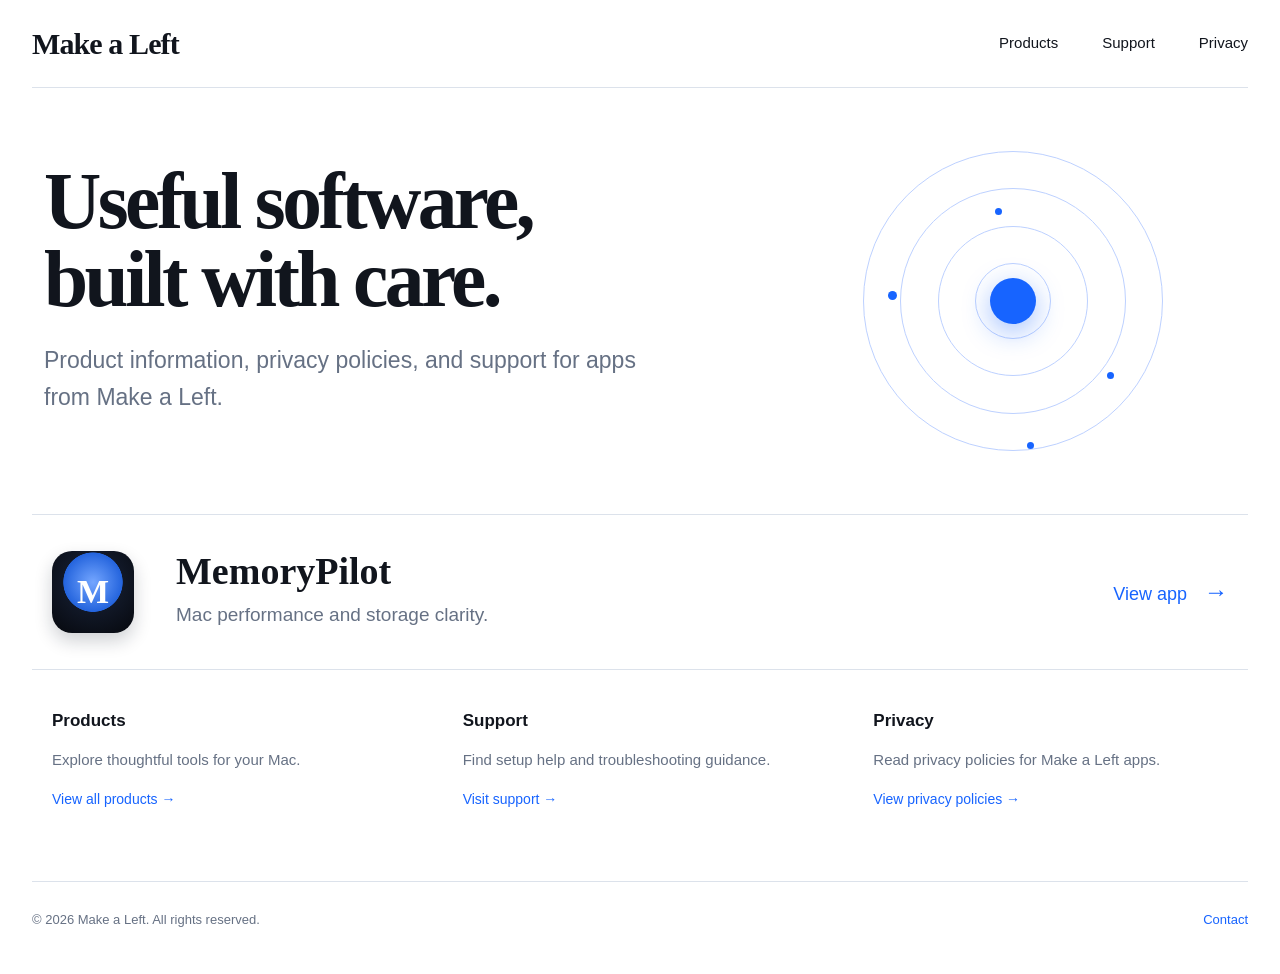
==== index.html @ a089f81b "Launch Make a Left app support site" ====
<!doctype html>
<html lang="en">
<head><meta charset="utf-8"><meta name="viewport" content="width=device-width, initial-scale=1"><title>Make a Left Apps</title><meta name="description" content="Product information, privacy policies, and support for apps from Make a Left."><link rel="stylesheet" href="/styles.css"></head>
<body><main class="shell">
  <nav class="nav"><a class="brand" href="/">Make a Left</a><div><a href="#products">Products</a><a href="/memorypilot/support/">Support</a><a href="/memorypilot/privacy/">Privacy</a></div></nav>
  <header class="hero"><div><h1>Useful software,<br>built with care.</h1><p class="lede">Product information, privacy policies, and support for apps from Make a Left.</p></div><div class="orbit" aria-hidden="true"><i></i><i></i><i></i><i></i><b></b><span></span></div></header>
  <section id="products" class="product-row"><div class="app-icon">M</div><div><h2>MemoryPilot</h2><p>Mac performance and storage clarity.</p></div><a class="view" href="/memorypilot/">View app <span>→</span></a></section>
  <section class="link-rail"><article><h3>Products</h3><p>Explore thoughtful tools for your Mac.</p><a href="#products">View all products →</a></article><article><h3>Support</h3><p>Find setup help and troubleshooting guidance.</p><a href="/memorypilot/support/">Visit support →</a></article><article><h3>Privacy</h3><p>Read privacy policies for Make a Left apps.</p><a href="/memorypilot/privacy/">View privacy policies →</a></article></section>
  <footer>© 2026 Make a Left. All rights reserved.<a href="mailto:jasonneo99+memorypilot@gmail.com">Contact</a></footer>
</main></body></html>
---- styles.css ----
:root{--bg:#fff;--text:#11151d;--muted:#667184;--line:#dce2eb;--blue:#1764ff}*{box-sizing:border-box}html{scroll-behavior:smooth}body{margin:0;background:var(--bg);color:var(--text);font:17px/1.5 -apple-system,BlinkMacSystemFont,"SF Pro Text",sans-serif}a{color:inherit}.shell{width:min(1260px,calc(100% - 64px));margin:auto}.nav{height:88px;display:flex;align-items:center;justify-content:space-between;border-bottom:1px solid var(--line)}.nav a{text-decoration:none}.nav>div{display:flex;gap:44px;font-size:15px}.brand{font:700 30px/1 Georgia,serif;letter-spacing:-.03em}.hero{min-height:420px;display:grid;grid-template-columns:1.25fr .75fr;align-items:center;border-bottom:1px solid var(--line);padding:48px 12px}.hero h1,.document h1{margin:0;font:700 clamp(54px,6.2vw,88px)/.98 Georgia,serif;letter-spacing:-.045em}.lede{max-width:610px;color:var(--muted);font-size:23px;line-height:1.6}.orbit{position:relative;width:330px;height:330px;justify-self:center}.orbit i{position:absolute;inset:var(--n);border:1px solid #bdd1ff;border-radius:50%}.orbit i:nth-child(1){--n:15px}.orbit i:nth-child(2){--n:52px}.orbit i:nth-child(3){--n:90px}.orbit i:nth-child(4){--n:127px}.orbit b{position:absolute;inset:142px;border-radius:50%;background:var(--blue);box-shadow:0 8px 28px #1764ff66}.orbit span{position:absolute;width:9px;height:9px;border-radius:50%;background:var(--blue);left:40px;top:155px;box-shadow:106px -84px 0 -1px #1764ff,218px 80px 0 -1px #1764ff,138px 150px 0 -1px #1764ff}.product-row{display:grid;grid-template-columns:96px 1fr auto;gap:28px;align-items:center;padding:34px 20px;border-bottom:1px solid var(--line)}.app-icon{display:grid;width:82px;height:82px;place-items:center;border-radius:20px;background:radial-gradient(circle at 50% 38%,#74a6ff,#2464dd 45%,#111827 46%,#06080d);color:white;font:bold 34px Georgia,serif;box-shadow:0 8px 18px #11182733}.product-row h2{margin:0;font:700 38px/1.2 Georgia,serif}.product-row p{margin:6px 0;color:var(--muted);font-size:19px}.view,.link-rail a{color:var(--blue);text-decoration:none}.view{font-size:18px}.view span{padding-left:12px;font-size:24px}.link-rail{display:grid;grid-template-columns:repeat(3,1fr);gap:56px;padding:38px 20px;border-bottom:1px solid var(--line)}.link-rail article{min-height:135px}.link-rail h3{margin:0;font-size:17px}.link-rail p{color:var(--muted);font-size:15px}.link-rail a{font-size:14px}footer{display:flex;justify-content:space-between;padding:28px 0 44px;color:var(--muted);font-size:13px}footer a{color:var(--blue);text-decoration:none}.document{max-width:760px;padding-top:72px}.document .back{display:inline-block;margin-bottom:30px;color:var(--blue);text-decoration:none}.document h1{font-size:clamp(46px,7vw,68px)}.document h2{margin-top:2em;font-size:22px}.document p,.document li{color:var(--muted)}.document .eyebrow{color:var(--blue);font-size:12px;font-weight:800;letter-spacing:.15em}.document .card-grid{display:grid;grid-template-columns:1fr 1fr;gap:16px;margin-top:38px}.document .card{display:grid;grid-template-columns:52px 1fr auto;gap:14px;align-items:center;border:1px solid var(--line);padding:18px;border-radius:16px;text-decoration:none}.document .card strong,.document .card small{display:block}.document .card small{color:var(--muted)}.document .icon{display:grid;width:52px;height:52px;place-items:center;background:#eaf1ff;color:var(--blue);border-radius:13px;font-weight:800}.document .arrow{color:var(--blue)}@media(max-width:760px){.shell{width:min(100% - 32px,1260px)}.nav>div{gap:18px}.hero{grid-template-columns:1fr;min-height:auto;padding:70px 0}.orbit{width:230px;height:230px;margin-top:36px}.orbit i:nth-child(4){display:none}.orbit b{inset:92px}.orbit span{left:28px;top:105px}.product-row{grid-template-columns:70px 1fr}.app-icon{width:62px;height:62px}.view{grid-column:2}.link-rail{grid-template-columns:1fr;gap:10px}.document .card-grid{grid-template-columns:1fr}}
body{overflow-x:hidden}
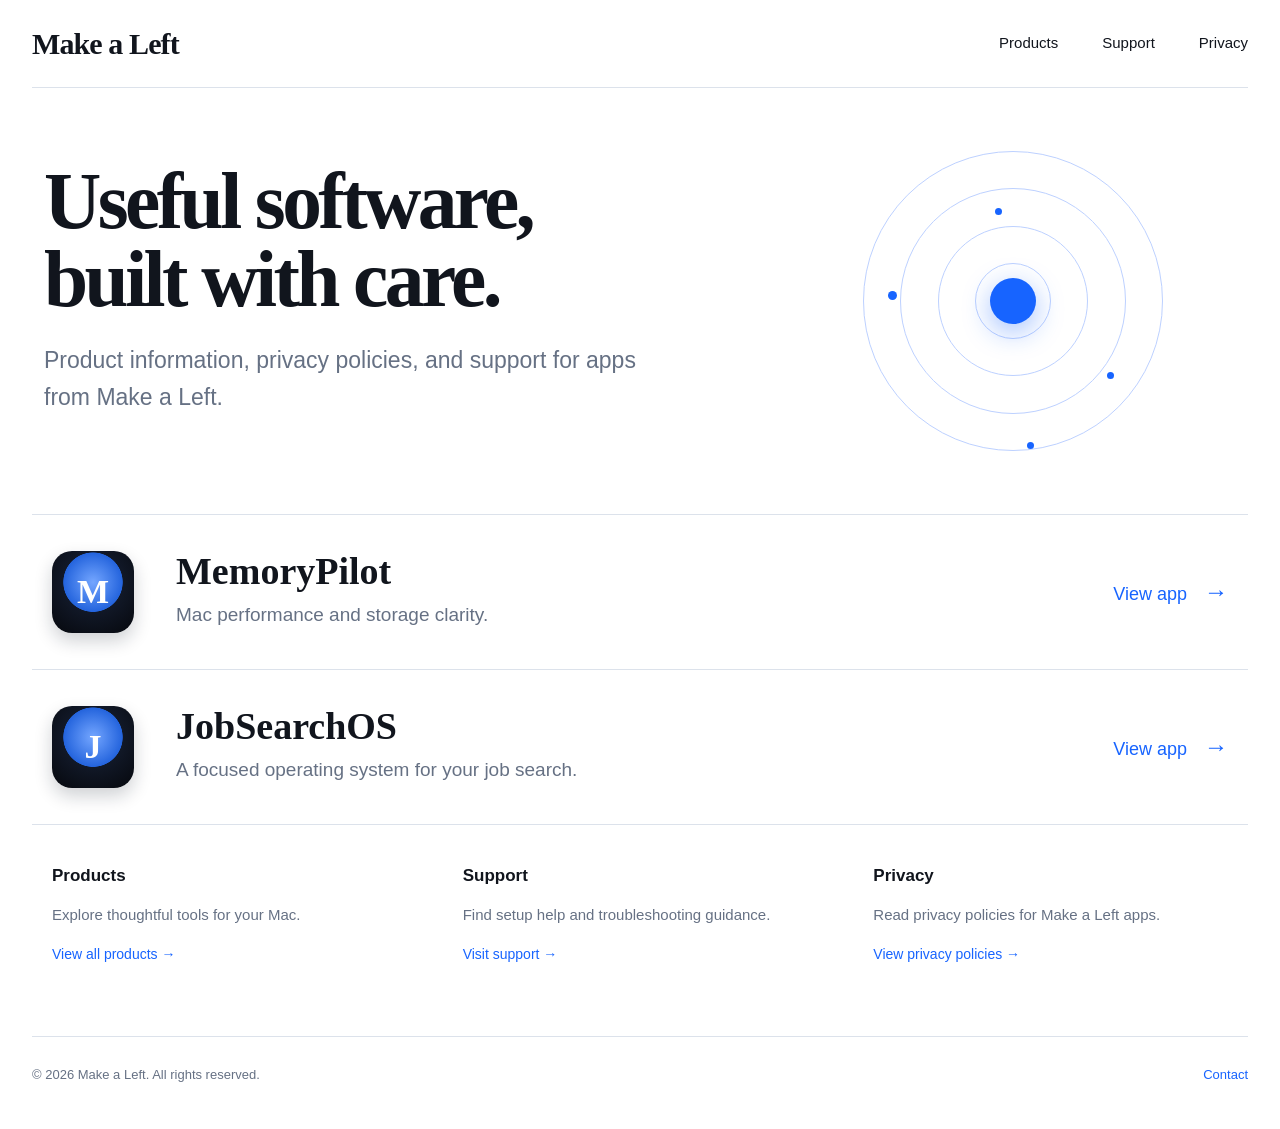
==== commit def7c67f: "Add JobSearchOS support and privacy pages" ====
--- a/index.html
+++ b/index.html
@@ -5,6 +5,7 @@
   <nav class="nav"><a class="brand" href="/">Make a Left</a><div><a href="#products">Products</a><a href="/memorypilot/support/">Support</a><a href="/memorypilot/privacy/">Privacy</a></div></nav>
   <header class="hero"><div><h1>Useful software,<br>built with care.</h1><p class="lede">Product information, privacy policies, and support for apps from Make a Left.</p></div><div class="orbit" aria-hidden="true"><i></i><i></i><i></i><i></i><b></b><span></span></div></header>
   <section id="products" class="product-row"><div class="app-icon">M</div><div><h2>MemoryPilot</h2><p>Mac performance and storage clarity.</p></div><a class="view" href="/memorypilot/">View app <span>→</span></a></section>
+  <section class="product-row"><div class="app-icon">J</div><div><h2>JobSearchOS</h2><p>A focused operating system for your job search.</p></div><a class="view" href="/jobsearchos/">View app <span>→</span></a></section>
   <section class="link-rail"><article><h3>Products</h3><p>Explore thoughtful tools for your Mac.</p><a href="#products">View all products →</a></article><article><h3>Support</h3><p>Find setup help and troubleshooting guidance.</p><a href="/memorypilot/support/">Visit support →</a></article><article><h3>Privacy</h3><p>Read privacy policies for Make a Left apps.</p><a href="/memorypilot/privacy/">View privacy policies →</a></article></section>
   <footer>© 2026 Make a Left. All rights reserved.<a href="mailto:jasonneo99+memorypilot@gmail.com">Contact</a></footer>
 </main></body></html>
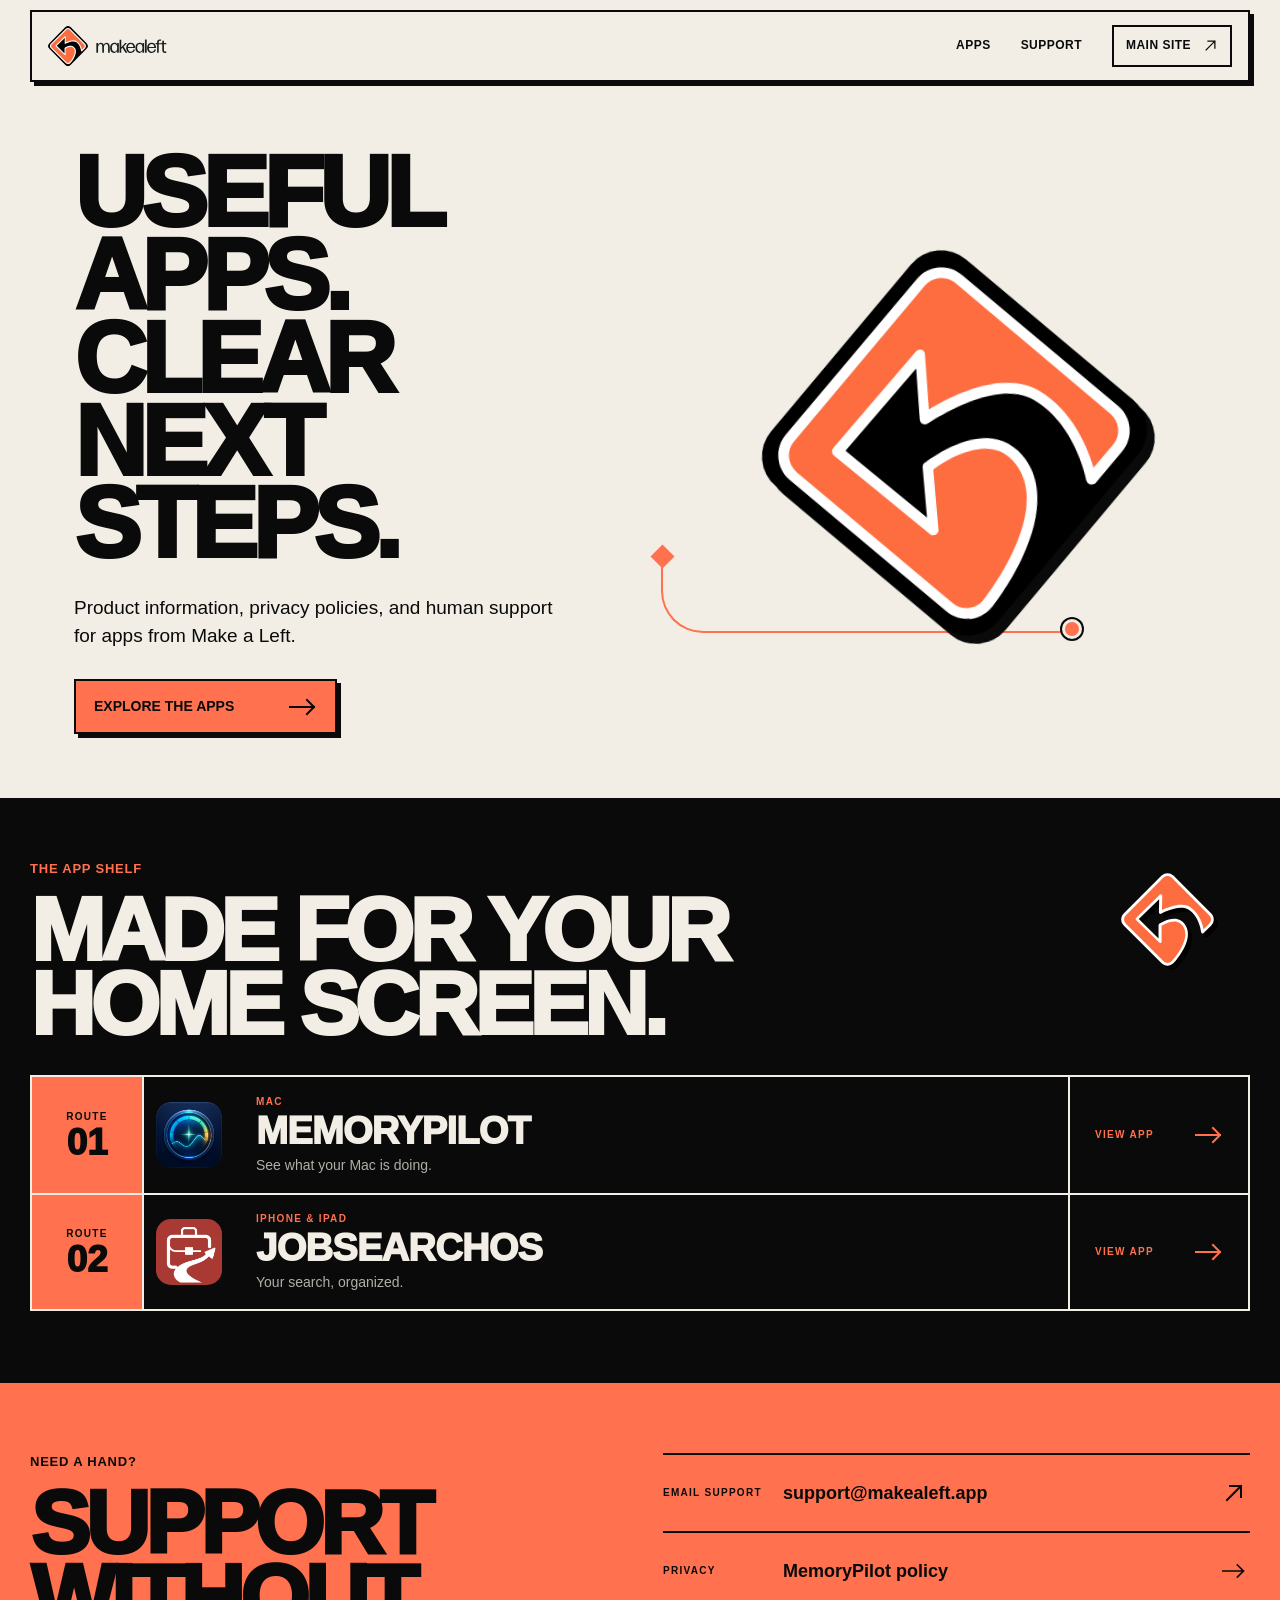
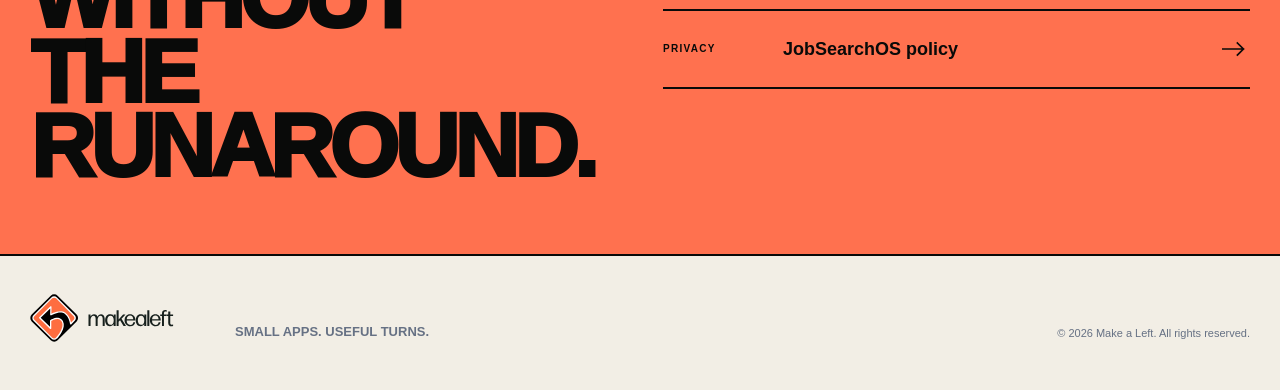
==== commit d9bc9ed9: "Brand the apps landing page" ====
--- a/index.html
+++ b/index.html
@@ -1,11 +1,74 @@
 <!doctype html>
 <html lang="en">
-<head><meta charset="utf-8"><meta name="viewport" content="width=device-width, initial-scale=1"><title>Make a Left Apps</title><meta name="description" content="Product information, privacy policies, and support for apps from Make a Left."><link rel="stylesheet" href="/styles.css"></head>
-<body><main class="shell">
-  <nav class="nav"><a class="brand" href="/">Make a Left</a><div><a href="#products">Products</a><a href="/memorypilot/support/">Support</a><a href="/memorypilot/privacy/">Privacy</a></div></nav>
-  <header class="hero"><div><h1>Useful software,<br>built with care.</h1><p class="lede">Product information, privacy policies, and support for apps from Make a Left.</p></div><div class="orbit" aria-hidden="true"><i></i><i></i><i></i><i></i><b></b><span></span></div></header>
-  <section id="products" class="product-row"><div class="app-icon">M</div><div><h2>MemoryPilot</h2><p>Mac performance and storage clarity.</p></div><a class="view" href="/memorypilot/">View app <span>→</span></a></section>
-  <section class="product-row"><div class="app-icon">J</div><div><h2>JobSearchOS</h2><p>A focused operating system for your job search.</p></div><a class="view" href="/jobsearchos/">View app <span>→</span></a></section>
-  <section class="link-rail"><article><h3>Products</h3><p>Explore thoughtful tools for your Mac.</p><a href="#products">View all products →</a></article><article><h3>Support</h3><p>Find setup help and troubleshooting guidance.</p><a href="/memorypilot/support/">Visit support →</a></article><article><h3>Privacy</h3><p>Read privacy policies for Make a Left apps.</p><a href="/memorypilot/privacy/">View privacy policies →</a></article></section>
-  <footer>© 2026 Make a Left. All rights reserved.<a href="mailto:jasonneo99+memorypilot@gmail.com">Contact</a></footer>
-</main></body></html>
+<head>
+  <meta charset="utf-8">
+  <meta name="viewport" content="width=device-width, initial-scale=1">
+  <title>Make a Left Apps</title>
+  <meta name="description" content="Product information, privacy policies, and support for apps from Make a Left.">
+  <link rel="stylesheet" href="/styles.css">
+</head>
+<body class="apps-landing">
+  <main>
+    <div class="apps-frame">
+      <nav class="apps-nav" aria-label="Primary navigation">
+        <a class="apps-lockup" href="https://makealeft.app/" aria-label="Make a Left home"><img src="/brand/makealeft-lockup.svg" alt="Make a Left"></a>
+        <div>
+          <a href="#products">Apps</a>
+          <a href="mailto:support@makealeft.app">Support</a>
+          <a class="apps-nav-cta" href="https://makealeft.app/">Main site <svg viewBox="0 0 24 24" aria-hidden="true"><path d="M5 19 19 5M8 5h11v11"/></svg></a>
+        </div>
+      </nav>
+
+      <header class="apps-hero">
+        <div class="apps-hero-copy">
+          <h1>Useful apps.<br>Clear next steps.</h1>
+          <p>Product information, privacy policies, and human support for apps from Make a Left.</p>
+          <a class="apps-primary" href="#products">Explore the apps <svg viewBox="0 0 28 18" aria-hidden="true"><path d="M1 9h24M18 2l7 7-7 7"/></svg></a>
+        </div>
+        <div class="apps-hero-art" aria-hidden="true">
+          <img src="/brand/makealeft-mark.svg" alt="">
+          <span></span>
+        </div>
+      </header>
+    </div>
+
+    <section class="apps-shelf" id="products">
+      <div class="apps-frame">
+        <div class="apps-section-head">
+          <div><p>The app shelf</p><h2>Made for your<br>home screen.</h2></div>
+          <img src="/brand/makealeft-mark-reversed-white-outline.svg" alt="" aria-hidden="true">
+        </div>
+        <div class="apps-routes">
+          <a class="apps-route" href="/memorypilot/">
+            <div class="apps-route-number"><span>Route</span><strong>01</strong></div>
+            <img class="apps-route-icon" src="/memorypilot/assets/app-icon.png" alt="MemoryPilot app icon">
+            <div class="apps-route-copy"><span>Mac</span><strong>MemoryPilot</strong><small>See what your Mac is doing.</small></div>
+            <div class="apps-route-action"><span>View app</span><svg viewBox="0 0 28 18" aria-hidden="true"><path d="M1 9h24M18 2l7 7-7 7"/></svg></div>
+          </a>
+          <a class="apps-route" href="/jobsearchos/">
+            <div class="apps-route-number"><span>Route</span><strong>02</strong></div>
+            <img class="apps-route-icon" src="/jobsearchos/assets/app-icon.png" alt="JobSearchOS app icon">
+            <div class="apps-route-copy"><span>iPhone &amp; iPad</span><strong>JobSearchOS</strong><small>Your search, organized.</small></div>
+            <div class="apps-route-action"><span>View app</span><svg viewBox="0 0 28 18" aria-hidden="true"><path d="M1 9h24M18 2l7 7-7 7"/></svg></div>
+          </a>
+        </div>
+      </div>
+    </section>
+
+    <section class="apps-help">
+      <div class="apps-frame apps-help-grid">
+        <div><p>Need a hand?</p><h2>Support without<br>the runaround.</h2></div>
+        <div class="apps-help-links">
+          <a href="mailto:support@makealeft.app"><span>Email support</span><strong>support@makealeft.app</strong><svg viewBox="0 0 24 24" aria-hidden="true"><path d="M5 19 19 5M8 5h11v11"/></svg></a>
+          <a href="/memorypilot/privacy/"><span>Privacy</span><strong>MemoryPilot policy</strong><svg viewBox="0 0 28 18" aria-hidden="true"><path d="M1 9h24M18 2l7 7-7 7"/></svg></a>
+          <a href="/jobsearchos/privacy/"><span>Privacy</span><strong>JobSearchOS policy</strong><svg viewBox="0 0 28 18" aria-hidden="true"><path d="M1 9h24M18 2l7 7-7 7"/></svg></a>
+        </div>
+      </div>
+    </section>
+
+    <footer class="apps-footer">
+      <div class="apps-frame"><img src="/brand/makealeft-lockup.svg" alt="Make a Left"><p>Small apps. Useful turns.</p><small>© 2026 Make a Left. All rights reserved.</small></div>
+    </footer>
+  </main>
+</body>
+</html>
--- a/styles.css
+++ b/styles.css
@@ -1,2 +1,160 @@
 :root{--bg:#fff;--text:#11151d;--muted:#667184;--line:#dce2eb;--blue:#1764ff}*{box-sizing:border-box}html{scroll-behavior:smooth}body{margin:0;background:var(--bg);color:var(--text);font:17px/1.5 -apple-system,BlinkMacSystemFont,"SF Pro Text",sans-serif}a{color:inherit}.shell{width:min(1260px,calc(100% - 64px));margin:auto}.nav{height:88px;display:flex;align-items:center;justify-content:space-between;border-bottom:1px solid var(--line)}.nav a{text-decoration:none}.nav>div{display:flex;gap:44px;font-size:15px}.brand{font:700 30px/1 Georgia,serif;letter-spacing:-.03em}.hero{min-height:420px;display:grid;grid-template-columns:1.25fr .75fr;align-items:center;border-bottom:1px solid var(--line);padding:48px 12px}.hero h1,.document h1{margin:0;font:700 clamp(54px,6.2vw,88px)/.98 Georgia,serif;letter-spacing:-.045em}.lede{max-width:610px;color:var(--muted);font-size:23px;line-height:1.6}.orbit{position:relative;width:330px;height:330px;justify-self:center}.orbit i{position:absolute;inset:var(--n);border:1px solid #bdd1ff;border-radius:50%}.orbit i:nth-child(1){--n:15px}.orbit i:nth-child(2){--n:52px}.orbit i:nth-child(3){--n:90px}.orbit i:nth-child(4){--n:127px}.orbit b{position:absolute;inset:142px;border-radius:50%;background:var(--blue);box-shadow:0 8px 28px #1764ff66}.orbit span{position:absolute;width:9px;height:9px;border-radius:50%;background:var(--blue);left:40px;top:155px;box-shadow:106px -84px 0 -1px #1764ff,218px 80px 0 -1px #1764ff,138px 150px 0 -1px #1764ff}.product-row{display:grid;grid-template-columns:96px 1fr auto;gap:28px;align-items:center;padding:34px 20px;border-bottom:1px solid var(--line)}.app-icon{display:grid;width:82px;height:82px;place-items:center;border-radius:20px;background:radial-gradient(circle at 50% 38%,#74a6ff,#2464dd 45%,#111827 46%,#06080d);color:white;font:bold 34px Georgia,serif;box-shadow:0 8px 18px #11182733}.product-row h2{margin:0;font:700 38px/1.2 Georgia,serif}.product-row p{margin:6px 0;color:var(--muted);font-size:19px}.view,.link-rail a{color:var(--blue);text-decoration:none}.view{font-size:18px}.view span{padding-left:12px;font-size:24px}.link-rail{display:grid;grid-template-columns:repeat(3,1fr);gap:56px;padding:38px 20px;border-bottom:1px solid var(--line)}.link-rail article{min-height:135px}.link-rail h3{margin:0;font-size:17px}.link-rail p{color:var(--muted);font-size:15px}.link-rail a{font-size:14px}footer{display:flex;justify-content:space-between;padding:28px 0 44px;color:var(--muted);font-size:13px}footer a{color:var(--blue);text-decoration:none}.document{max-width:760px;padding-top:72px}.document .back{display:inline-block;margin-bottom:30px;color:var(--blue);text-decoration:none}.document h1{font-size:clamp(46px,7vw,68px)}.document h2{margin-top:2em;font-size:22px}.document p,.document li{color:var(--muted)}.document .eyebrow{color:var(--blue);font-size:12px;font-weight:800;letter-spacing:.15em}.document .card-grid{display:grid;grid-template-columns:1fr 1fr;gap:16px;margin-top:38px}.document .card{display:grid;grid-template-columns:52px 1fr auto;gap:14px;align-items:center;border:1px solid var(--line);padding:18px;border-radius:16px;text-decoration:none}.document .card strong,.document .card small{display:block}.document .card small{color:var(--muted)}.document .icon{display:grid;width:52px;height:52px;place-items:center;background:#eaf1ff;color:var(--blue);border-radius:13px;font-weight:800}.document .arrow{color:var(--blue)}@media(max-width:760px){.shell{width:min(100% - 32px,1260px)}.nav>div{gap:18px}.hero{grid-template-columns:1fr;min-height:auto;padding:70px 0}.orbit{width:230px;height:230px;margin-top:36px}.orbit i:nth-child(4){display:none}.orbit b{inset:92px}.orbit span{left:28px;top:105px}.product-row{grid-template-columns:70px 1fr}.app-icon{width:62px;height:62px}.view{grid-column:2}.link-rail{grid-template-columns:1fr;gap:10px}.document .card-grid{grid-template-columns:1fr}}
 body{overflow-x:hidden}
+
+/* Product marketing pages */
+.product-page{--product-bg:#fff;--product-ink:#101828;--product-muted:#667085;--product-accent:#1764ff;--product-dark:#06172e;--product-line:#dfe6ef;background:var(--product-bg);color:var(--product-ink);font:17px/1.55 -apple-system,BlinkMacSystemFont,"SF Pro Display","SF Pro Text",sans-serif}
+.product-page *{box-sizing:border-box}
+.product-page main{overflow:hidden}
+.product-wrap{width:min(1180px,calc(100% - 64px));margin-inline:auto}
+.product-nav{height:84px;display:flex;align-items:center;justify-content:space-between;font-size:14px}
+.product-nav a{text-decoration:none}
+.product-nav>div{display:flex;gap:30px}
+.back-link{display:inline-flex;align-items:center;gap:9px;font-weight:600}
+.back-link svg,.resource-rail svg{width:20px;height:20px;fill:none;stroke:currentColor;stroke-width:1.8;stroke-linecap:round;stroke-linejoin:round}
+.product-hero{min-height:650px;display:grid;grid-template-columns:minmax(300px,.8fr) minmax(0,1.45fr);gap:70px;align-items:center;padding:70px 0 95px}
+.product-intro{position:relative;z-index:1}
+.product-icon{display:block;width:122px;height:122px;object-fit:cover;border-radius:27%;box-shadow:0 18px 42px #07172d38}
+.product-intro h1{margin:30px 0 6px;font-size:clamp(50px,5.4vw,76px);line-height:.98;letter-spacing:-.055em}
+.product-intro h2{margin:0;font-size:clamp(27px,2.5vw,38px);line-height:1.12;letter-spacing:-.035em;color:var(--product-accent)}
+.product-intro>p{max-width:500px;margin:24px 0 0;color:var(--product-muted);font-size:20px;line-height:1.55}
+.product-actions{display:flex;gap:14px;margin-top:34px}
+.product-actions a{display:inline-flex;min-height:50px;align-items:center;justify-content:center;padding:0 25px;border:1px solid var(--product-accent);border-radius:10px;text-decoration:none;font-size:15px;font-weight:700;transition:transform .2s ease,box-shadow .2s ease,background .2s ease}
+.product-actions a:hover{transform:translateY(-2px)}
+.primary-action{background:var(--product-accent);color:white;box-shadow:0 12px 26px color-mix(in srgb,var(--product-accent) 28%,transparent)}
+.secondary-action{color:var(--product-accent)}
+.product-frame,.marketing-frame,.phone-frame{margin:0}
+.product-frame{overflow:hidden;border:1px solid #d8e0ea;border-radius:18px;background:white;box-shadow:0 24px 65px #06172e24}
+.product-frame img,.marketing-frame img,.phone-frame img{display:block;width:100%;height:auto}
+.hero-frame{transform:perspective(1400px) rotateY(-2deg)}
+.memorypilot-page{--product-bg:#fff;--product-ink:#07172d;--product-muted:#5b687a;--product-accent:#087cf0;--product-dark:#03152f;--product-line:#d9e4ef}
+.memorypilot-page .product-nav,.memorypilot-page .product-hero{color:white}
+.memorypilot-page main{background:linear-gradient(var(--product-dark) 0 760px,#fff 760px)}
+.memorypilot-page .product-nav a{color:#b9dbff}
+.memorypilot-page .product-intro h2{color:white}
+.memorypilot-page .product-intro>p{color:#c1cede}
+.feature-band{display:grid;grid-template-columns:minmax(220px,.58fr) minmax(0,1.42fr);gap:78px;align-items:center;padding:110px 0;border-bottom:1px solid var(--product-line)}
+.feature-band.feature-reverse{grid-template-columns:minmax(0,1.42fr) minmax(220px,.58fr)}
+.feature-reverse .feature-copy{order:2}
+.feature-reverse figure{order:1}
+.feature-copy h2{margin:0;font-size:clamp(38px,4.5vw,62px);line-height:1.03;letter-spacing:-.05em}
+.feature-copy>p:not(.feature-label){margin:24px 0 0;color:var(--product-muted);font-size:18px}
+.feature-label{margin:0 0 18px;color:var(--product-accent);font-size:12px;font-weight:800;letter-spacing:.13em;text-transform:uppercase}
+.resource-rail{display:grid;grid-template-columns:1fr 1fr;margin-top:90px;margin-bottom:42px;border-radius:20px;background:var(--product-dark);color:white;overflow:hidden}
+.resource-rail a{display:grid;grid-template-columns:1fr auto;gap:24px;align-items:center;padding:35px 40px;text-decoration:none}
+.resource-rail a+a{border-left:1px solid #ffffff2f}
+.resource-rail strong,.resource-rail small{display:block}
+.resource-rail strong{font-size:20px}
+.resource-rail small{margin-top:4px;color:#ffffffb8;font-size:14px}
+.resource-rail svg{color:var(--product-accent)}
+.product-footer{display:flex;justify-content:space-between;padding:20px 0 48px;color:var(--product-muted);font-size:13px}
+.product-footer a{color:var(--product-accent);text-decoration:none}
+
+.jobsearch-page{--product-bg:#fdf9f5;--product-ink:#201f1e;--product-muted:#675f5b;--product-accent:#af3b32;--product-dark:#a9352e;--product-line:#eadfd8;background:#fdf9f5}
+.jobsearch-page .product-nav a{color:var(--product-accent)}
+.jobsearch-page .product-hero{min-height:720px;grid-template-columns:minmax(360px,1fr) minmax(300px,.75fr);padding-bottom:70px}
+.jobsearch-page .product-icon{border-radius:24%;box-shadow:0 18px 38px #6e2a2430}
+.jobsearch-page .phone-frame{justify-self:center;width:min(410px,100%);max-height:610px;overflow:hidden;border-radius:42px;box-shadow:0 30px 65px #3d1e1830}
+.jobsearch-page .phone-frame img{margin-top:-1px}
+.jobsearch-page .marketing-frame{overflow:hidden;border-radius:26px;background:#f5ede7;box-shadow:0 22px 55px #55261f1d}
+.jobsearch-page .feature-band{padding-block:100px}
+.jobsearch-page .resource-rail{background:var(--product-accent)}
+.jobsearch-page .resource-rail svg{color:white}
+
+@media(max-width:900px){
+  .product-hero,.jobsearch-page .product-hero{grid-template-columns:1fr;gap:55px;padding-top:40px}
+  .product-intro{text-align:center}
+  .product-icon{margin-inline:auto}
+  .product-intro>p{margin-inline:auto}
+  .product-actions{justify-content:center}
+  .hero-frame{transform:none}
+  .feature-band,.feature-band.feature-reverse{grid-template-columns:1fr;gap:42px;padding:80px 0}
+  .feature-reverse .feature-copy,.feature-reverse figure{order:initial}
+  .feature-copy{text-align:center;max-width:650px;margin:auto}
+  .jobsearch-page .phone-frame{width:min(360px,75vw);max-height:560px}
+}
+@media(max-width:640px){
+  .product-wrap{width:min(100% - 32px,1180px)}
+  .product-nav{height:70px}.product-nav>div{gap:16px}
+  .product-nav>div a:first-child{display:none}
+  .product-hero,.jobsearch-page .product-hero{min-height:auto;padding:42px 0 70px}
+  .product-icon{width:96px;height:96px}
+  .product-intro h1{margin-top:24px;font-size:45px}
+  .product-intro h2{font-size:28px}
+  .product-intro>p{font-size:17px}
+  .memorypilot-page main{background:linear-gradient(var(--product-dark) 0 710px,#fff 710px)}
+  .product-frame{border-radius:12px}
+  .feature-band,.jobsearch-page .feature-band{padding:68px 0}
+  .feature-copy h2{font-size:38px}
+  .resource-rail{grid-template-columns:1fr;margin-top:60px}
+  .resource-rail a{padding:28px 24px}.resource-rail a+a{border-left:0;border-top:1px solid #ffffff2f}
+  .product-footer{flex-direction:column;gap:8px;text-align:center}
+}
+@media(prefers-reduced-motion:reduce){.product-actions a{transition:none}}
+
+/* Make a Left app directory */
+.apps-landing{--mal-ink:#090a09;--mal-cream:#f2eee5;--mal-paper:#fbf8f0;--mal-coral:#ff714f;--mal-rule:2px;margin:0;background:var(--mal-cream);color:var(--mal-ink);font:16px/1.45 -apple-system,BlinkMacSystemFont,"SF Pro Text",sans-serif}
+.apps-landing *{box-sizing:border-box}
+.apps-landing main{overflow:hidden}
+.apps-frame{width:min(1220px,calc(100% - 40px));margin-inline:auto}
+.apps-nav{height:72px;margin-top:10px;padding:0 16px;display:flex;align-items:center;justify-content:space-between;border:var(--mal-rule) solid var(--mal-ink);box-shadow:4px 4px 0 var(--mal-ink)}
+.apps-nav a{text-decoration:none;color:inherit;text-transform:uppercase;font-size:12px;font-weight:850;letter-spacing:.04em}
+.apps-lockup img{display:block;width:124px;height:auto}
+.apps-nav>div{display:flex;align-items:center;gap:30px}
+.apps-nav-cta{display:inline-flex;align-items:center;gap:12px;border:var(--mal-rule) solid var(--mal-ink);padding:10px 12px}
+.apps-nav-cta svg,.apps-primary svg,.apps-route svg,.apps-help-links svg{fill:none;stroke:currentColor;stroke-width:2;stroke-linecap:square;stroke-linejoin:miter}
+.apps-nav-cta svg{width:15px;height:15px}
+.apps-hero{min-height:530px;display:grid;grid-template-columns:1.05fr .95fr;gap:70px;align-items:center;padding:70px 44px 64px}
+.apps-hero h1,.apps-section-head h2,.apps-help h2{margin:0;text-transform:uppercase;font-family:"Arial Narrow","Helvetica Neue Condensed",Impact,sans-serif;font-weight:950;letter-spacing:-.055em;line-height:.83}
+.apps-hero h1{font-size:clamp(64px,7.8vw,112px)}
+.apps-hero-copy>p{max-width:500px;margin:28px 0 0;font-size:19px;line-height:1.45}
+.apps-primary{display:inline-flex;align-items:center;justify-content:space-between;gap:55px;min-width:255px;margin-top:30px;padding:15px 18px;background:var(--mal-coral);border:var(--mal-rule) solid var(--mal-ink);box-shadow:4px 4px 0 var(--mal-ink);color:var(--mal-ink);text-decoration:none;text-transform:uppercase;font-weight:900;font-size:14px;transition:transform .15s ease,box-shadow .15s ease}
+.apps-primary:hover{transform:translate(2px,2px);box-shadow:2px 2px 0 var(--mal-ink)}
+.apps-primary svg{width:28px;height:18px}
+.apps-hero-art{position:relative;display:grid;place-items:center;min-height:390px}
+.apps-hero-art img{position:relative;z-index:1;width:min(390px,90%);filter:drop-shadow(7px 9px 0 var(--mal-ink));transform:rotate(-5deg)}
+.apps-hero-art span{position:absolute;bottom:5px;left:-8%;width:82%;height:78px;border-bottom:var(--mal-rule) solid var(--mal-coral);border-left:var(--mal-rule) solid var(--mal-coral);border-radius:0 0 0 42px}
+.apps-hero-art span:before,.apps-hero-art span:after{content:"";position:absolute;background:var(--mal-coral)}
+.apps-hero-art span:before{width:17px;height:17px;left:-9px;top:-7px;transform:rotate(45deg)}
+.apps-hero-art span:after{width:14px;height:14px;right:-7px;bottom:-8px;border:3px solid var(--mal-cream);border-radius:50%;box-shadow:0 0 0 2px var(--mal-ink)}
+.apps-shelf{padding:62px 0 72px;background:var(--mal-ink);color:var(--mal-cream)}
+.apps-section-head{display:flex;justify-content:space-between;align-items:flex-start;margin-bottom:34px}
+.apps-section-head p,.apps-help>div>div>p{margin:0 0 14px;color:var(--mal-coral);text-transform:uppercase;font-size:13px;font-weight:900;letter-spacing:.06em}
+.apps-section-head h2,.apps-help h2{font-size:clamp(58px,7vw,92px)}
+.apps-section-head>img{width:95px;margin:12px 35px 0 0;filter:drop-shadow(4px 4px 0 #000)}
+.apps-routes{border:var(--mal-rule) solid var(--mal-cream)}
+.apps-route{display:grid;grid-template-columns:112px 90px 1fr 180px;min-height:116px;color:inherit;text-decoration:none;transition:background .15s ease,color .15s ease}
+.apps-route+.apps-route{border-top:var(--mal-rule) solid var(--mal-cream)}
+.apps-route:hover{background:var(--mal-cream);color:var(--mal-ink)}
+.apps-route-number{display:grid;place-content:center;text-align:center;background:var(--mal-coral);color:var(--mal-ink);border-right:var(--mal-rule) solid var(--mal-cream)}
+.apps-route-number span,.apps-route-copy>span,.apps-route-action span,.apps-help-links span{display:block;text-transform:uppercase;font-size:10px;font-weight:900;letter-spacing:.13em}
+.apps-route-number strong{font:950 37px/1 "Arial Narrow","Helvetica Neue Condensed",Impact,sans-serif}
+.apps-route-icon{align-self:center;justify-self:center;width:66px;height:66px;object-fit:cover;border-radius:15px}
+.apps-route-copy{align-self:center;padding:15px 22px}
+.apps-route-copy>span{color:var(--mal-coral)}
+.apps-route-copy strong{display:block;margin:3px 0 2px;text-transform:uppercase;font:950 clamp(28px,3vw,43px)/1 "Arial Narrow","Helvetica Neue Condensed",Impact,sans-serif;letter-spacing:-.025em}
+.apps-route-copy small{font-size:14px;opacity:.72}
+.apps-route-action{display:flex;align-items:center;justify-content:space-between;padding:25px;border-left:var(--mal-rule) solid var(--mal-cream);color:var(--mal-coral)}
+.apps-route:hover .apps-route-action{border-color:var(--mal-ink)}
+.apps-route-action svg{width:28px;height:18px}
+.apps-help{padding:70px 0;background:var(--mal-coral);color:var(--mal-ink)}
+.apps-help-grid{display:grid;grid-template-columns:.8fr 1.2fr;gap:70px;align-items:start}
+.apps-help>div>div>p{color:var(--mal-ink)}
+.apps-help-links{border-top:var(--mal-rule) solid var(--mal-ink)}
+.apps-help-links a{display:grid;grid-template-columns:100px 1fr 28px;gap:20px;align-items:center;min-height:78px;border-bottom:var(--mal-rule) solid var(--mal-ink);color:inherit;text-decoration:none}
+.apps-help-links strong{font-size:18px}
+.apps-help-links svg{width:24px;height:24px;transition:transform .15s ease}
+.apps-help-links a:hover svg{transform:translateX(4px)}
+.apps-footer{background:var(--mal-cream);padding:38px 0 48px;border-top:var(--mal-rule) solid var(--mal-ink)}
+.apps-footer>div{display:grid;grid-template-columns:170px 1fr auto;align-items:end;gap:35px}
+.apps-footer img{width:150px}.apps-footer p{margin:0;text-transform:uppercase;font-weight:900}.apps-footer small{font-size:11px}
+@media(max-width:800px){
+  .apps-frame{width:min(100% - 24px,1220px)}
+  .apps-nav{height:62px;padding:0 12px}.apps-lockup img{width:108px}.apps-nav>div{gap:15px}.apps-nav>div>a:not(.apps-nav-cta){display:none}.apps-nav-cta{padding:8px 10px}
+  .apps-hero{grid-template-columns:1fr;gap:20px;min-height:auto;padding:65px 10px 50px}.apps-hero h1{font-size:clamp(56px,17vw,82px)}.apps-hero-copy>p{font-size:17px}.apps-primary{min-width:240px}
+  .apps-hero-art{min-height:290px}.apps-hero-art img{width:min(280px,76%)}.apps-hero-art span{left:3%;width:75%}
+  .apps-shelf{padding:52px 0}.apps-section-head>img{width:68px;margin-right:5px}.apps-section-head h2,.apps-help h2{font-size:clamp(48px,14vw,70px)}
+  .apps-route{grid-template-columns:72px 72px 1fr;min-height:105px}.apps-route-number strong{font-size:29px}.apps-route-icon{width:52px;height:52px;border-radius:12px}.apps-route-copy{padding:14px 10px}.apps-route-copy strong{font-size:clamp(25px,8vw,34px)}.apps-route-copy small{display:none}.apps-route-action{grid-column:1/-1;min-height:50px;padding:10px 17px;border-left:0;border-top:var(--mal-rule) solid var(--mal-cream)}
+  .apps-help-grid{grid-template-columns:1fr;gap:40px}.apps-help-links a{grid-template-columns:80px 1fr 22px;gap:12px}.apps-help-links strong{font-size:14px;overflow-wrap:anywhere}
+  .apps-footer>div{grid-template-columns:1fr;gap:15px;align-items:start}.apps-footer img{width:130px}
+}
+@media(prefers-reduced-motion:reduce){.apps-primary,.apps-route,.apps-help-links svg{transition:none}}
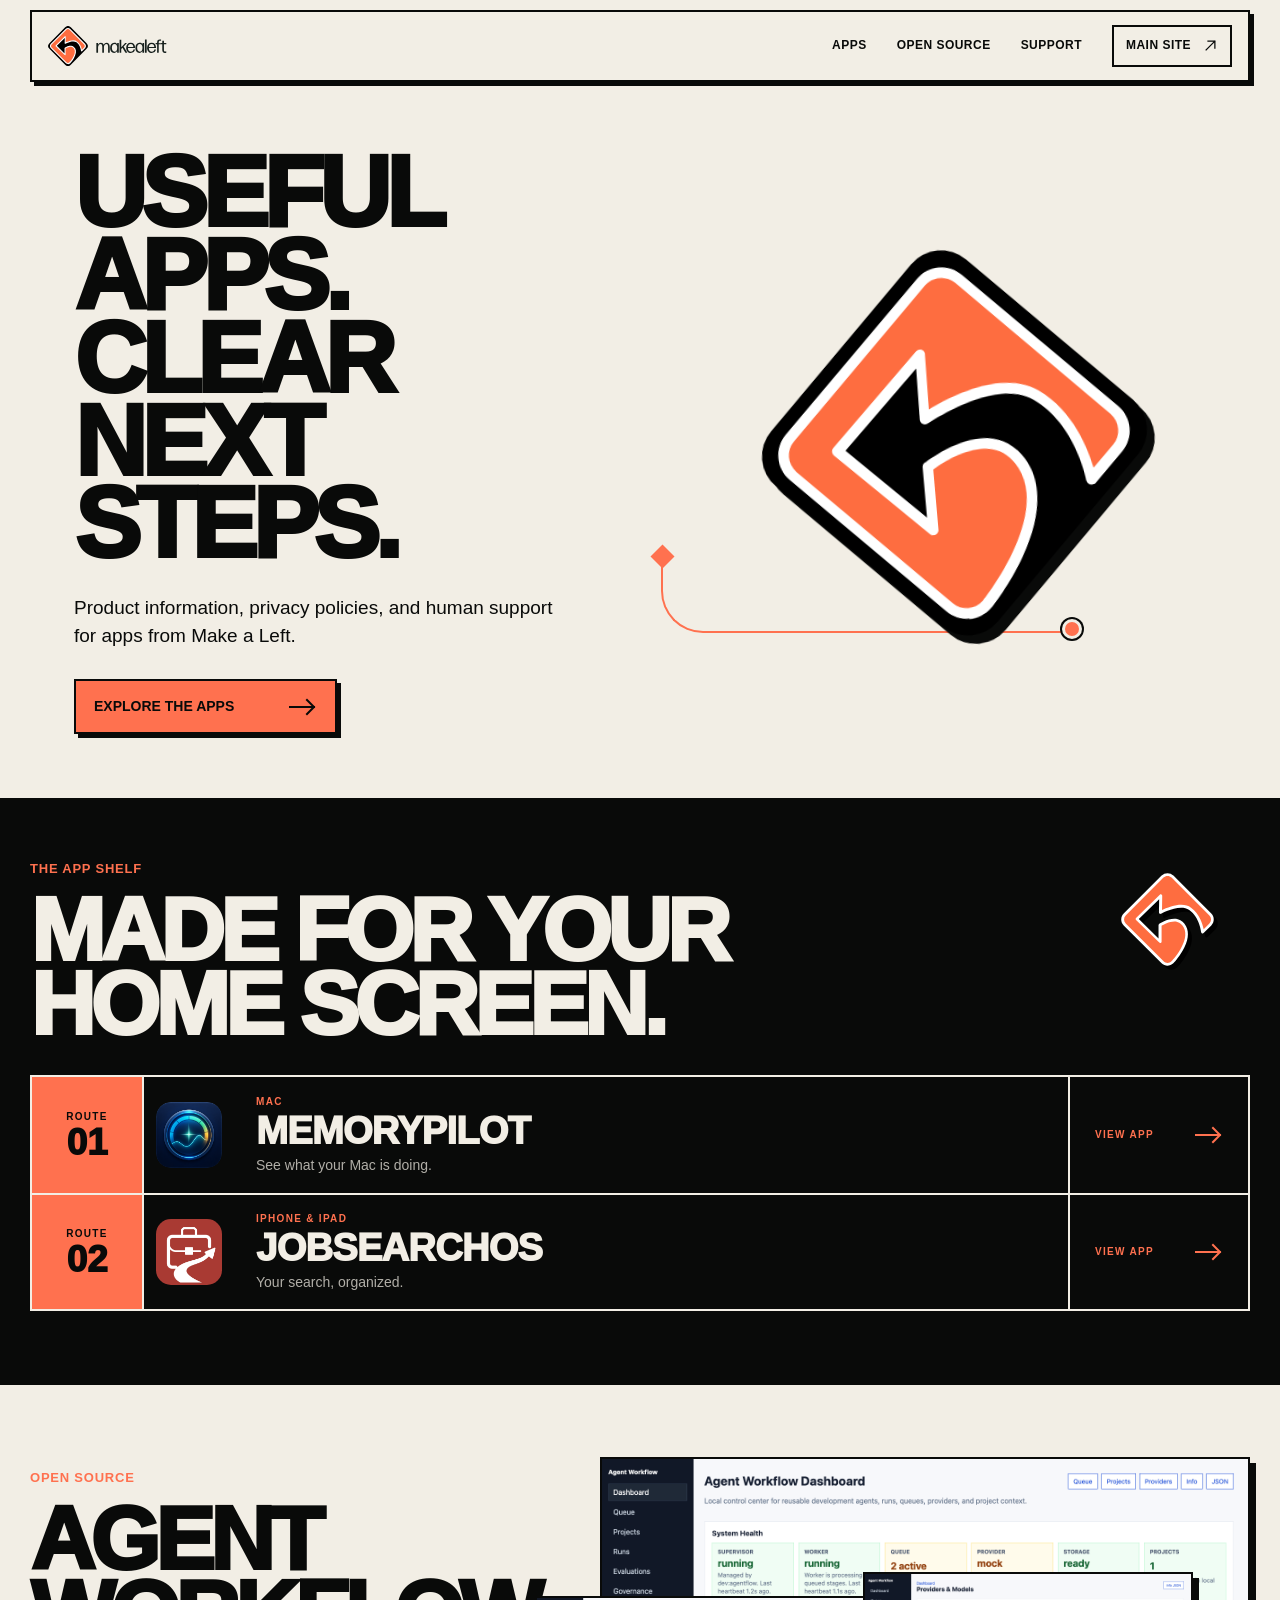
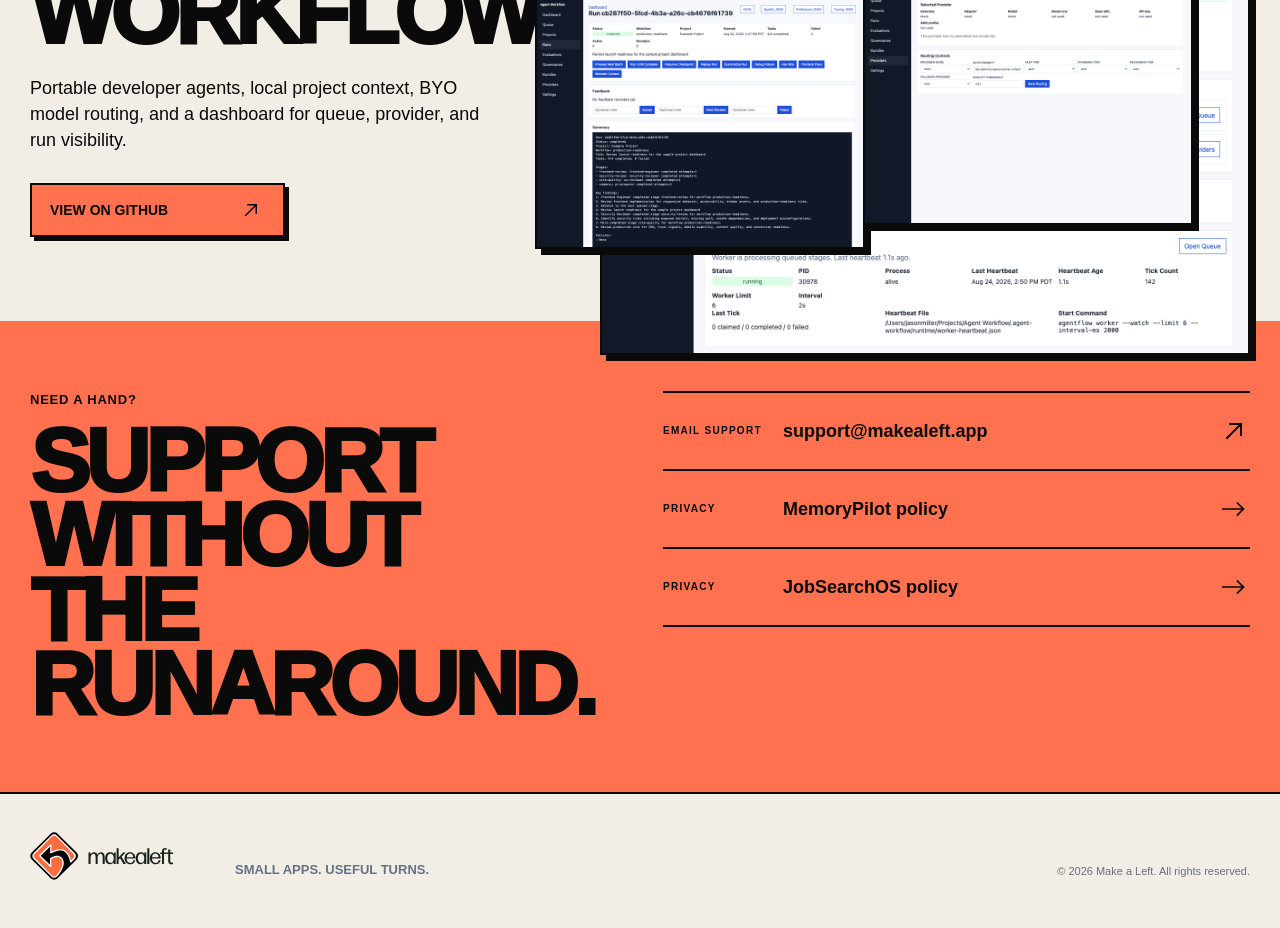
==== commit b87750b9: "Add Agent Workflow dashboard screenshots" ====
--- a/index.html
+++ b/index.html
@@ -5,6 +5,8 @@
   <meta name="viewport" content="width=device-width, initial-scale=1">
   <title>Make a Left Apps</title>
   <meta name="description" content="Product information, privacy policies, and support for apps from Make a Left.">
+  <script async src="https://www.googletagmanager.com/gtag/js?id=G-4WMYWY7BSM"></script>
+  <script src="/analytics.js"></script>
   <link rel="stylesheet" href="/styles.css">
 </head>
 <body class="apps-landing">
@@ -14,6 +16,7 @@
         <a class="apps-lockup" href="https://makealeft.app/" aria-label="Make a Left home"><img src="/brand/makealeft-lockup.svg" alt="Make a Left"></a>
         <div>
           <a href="#products">Apps</a>
+          <a href="#agent-workflow">Open source</a>
           <a href="mailto:support@makealeft.app">Support</a>
           <a class="apps-nav-cta" href="https://makealeft.app/">Main site <svg viewBox="0 0 24 24" aria-hidden="true"><path d="M5 19 19 5M8 5h11v11"/></svg></a>
         </div>
@@ -55,6 +58,22 @@
       </div>
     </section>
 
+    <section class="apps-open-source" id="agent-workflow">
+      <div class="apps-frame apps-open-source-grid">
+        <div class="apps-open-source-copy">
+          <p>Open source</p>
+          <h2>Agent Workflow</h2>
+          <span>Portable developer agents, local project context, BYO model routing, and a dashboard for queue, provider, and run visibility.</span>
+          <a class="apps-primary" href="https://github.com/jasonneo99/agent-workflow">View on GitHub <svg viewBox="0 0 24 24" aria-hidden="true"><path d="M5 19 19 5M8 5h11v11"/></svg></a>
+        </div>
+        <figure class="apps-agent-screens" aria-label="Agent Workflow dashboard screenshots">
+          <img class="apps-agent-main" src="/agent-workflow/assets/dashboard-home.png" alt="Agent Workflow dashboard with system health and quick actions">
+          <img class="apps-agent-detail" src="/agent-workflow/assets/dashboard-run-detail.png" alt="Agent Workflow run detail screen with task evidence">
+          <img class="apps-agent-provider" src="/agent-workflow/assets/dashboard-providers.png" alt="Agent Workflow providers screen with model routing controls">
+        </figure>
+      </div>
+    </section>
+
     <section class="apps-help">
       <div class="apps-frame apps-help-grid">
         <div><p>Need a hand?</p><h2>Support without<br>the runaround.</h2></div>
--- a/styles.css
+++ b/styles.css
@@ -15,23 +15,50 @@
 .product-intro{position:relative;z-index:1}
 .product-icon{display:block;width:122px;height:122px;object-fit:cover;border-radius:27%;box-shadow:0 18px 42px #07172d38}
 .product-intro h1{margin:30px 0 6px;font-size:clamp(50px,5.4vw,76px);line-height:.98;letter-spacing:-.055em}
-.product-intro h2{margin:0;font-size:clamp(27px,2.5vw,38px);line-height:1.12;letter-spacing:-.035em;color:var(--product-accent)}
+.product-intro h2{margin:0;font-size:clamp(32px,3.25vw,49px);line-height:1.08;letter-spacing:-.045em;color:var(--product-accent)}
 .product-intro>p{max-width:500px;margin:24px 0 0;color:var(--product-muted);font-size:20px;line-height:1.55}
 .product-actions{display:flex;gap:14px;margin-top:34px}
-.product-actions a{display:inline-flex;min-height:50px;align-items:center;justify-content:center;padding:0 25px;border:1px solid var(--product-accent);border-radius:10px;text-decoration:none;font-size:15px;font-weight:700;transition:transform .2s ease,box-shadow .2s ease,background .2s ease}
-.product-actions a:hover{transform:translateY(-2px)}
+.product-actions a,.product-actions button{display:inline-flex;min-height:50px;align-items:center;justify-content:center;padding:0 25px;border:1px solid var(--product-accent);border-radius:10px;text-decoration:none;font:700 15px/1 -apple-system,BlinkMacSystemFont,"SF Pro Text",sans-serif;cursor:pointer;transition:transform .2s ease,box-shadow .2s ease,background .2s ease}
+.product-actions a:hover,.product-actions button:hover{transform:translateY(-2px)}
 .primary-action{background:var(--product-accent);color:white;box-shadow:0 12px 26px color-mix(in srgb,var(--product-accent) 28%,transparent)}
 .secondary-action{color:var(--product-accent)}
+.demo-trigger{background:transparent;color:inherit}
 .product-frame,.marketing-frame,.phone-frame{margin:0}
 .product-frame{overflow:hidden;border:1px solid #d8e0ea;border-radius:18px;background:white;box-shadow:0 24px 65px #06172e24}
 .product-frame img,.marketing-frame img,.phone-frame img{display:block;width:100%;height:auto}
 .hero-frame{transform:perspective(1400px) rotateY(-2deg)}
 .memorypilot-page{--product-bg:#fff;--product-ink:#07172d;--product-muted:#5b687a;--product-accent:#087cf0;--product-dark:#03152f;--product-line:#d9e4ef}
 .memorypilot-page .product-nav,.memorypilot-page .product-hero{color:white}
-.memorypilot-page main{background:linear-gradient(var(--product-dark) 0 760px,#fff 760px)}
+.memorypilot-page main{background:#fff}
+.memorypilot-hero-shell{background:var(--product-dark)}
 .memorypilot-page .product-nav a{color:#b9dbff}
 .memorypilot-page .product-intro h2{color:white}
 .memorypilot-page .product-intro>p{color:#c1cede}
+.memorypilot-page .product-intro h1{font-family:Georgia,serif;letter-spacing:-.045em}
+.memorypilot-page .product-intro h2{color:white}
+.hero-trust{display:flex;align-items:center;gap:9px;margin-top:22px!important;font-size:14px!important;color:#d7e6f6!important}
+.hero-trust span{display:grid;width:21px;height:21px;place-items:center;border-radius:50%;background:var(--product-accent);color:white;font-size:12px;font-weight:900}
+.store-conversion{background:linear-gradient(135deg,#03152f,#071f43);color:white}
+.store-conversion-inner{display:grid;grid-template-columns:1fr auto;gap:70px;align-items:center;min-height:190px;padding-block:42px}
+.store-conversion h2{margin:0;font:700 38px/1 Georgia,serif;letter-spacing:-.035em}
+.store-conversion p{margin:11px 0 0;color:#bed0e6;font-size:16px}
+.store-conversion-action{display:inline-flex;min-height:56px;align-items:center;justify-content:space-between;gap:35px;padding:0 22px;border-radius:9px;background:#167cf7;color:white;text-decoration:none;font-size:14px;font-weight:800;box-shadow:0 12px 28px #167cf744}
+.demo-section{display:grid;grid-template-columns:.7fr 1.3fr;gap:75px;align-items:center;padding:105px 0;border-bottom:1px solid var(--product-line)}
+.demo-copy h2{margin:0;font:700 clamp(38px,4.5vw,60px)/1.02 Georgia,serif;letter-spacing:-.045em}
+.demo-copy p{margin:24px 0;color:var(--product-muted)}
+.text-action{padding:0;border:0;background:transparent;color:var(--product-accent);font:800 15px/1.2 -apple-system,BlinkMacSystemFont,"SF Pro Text",sans-serif;cursor:pointer}
+.demo-poster{position:relative;overflow:hidden;margin:0;padding:0;border:1px solid #d8e0ea;border-radius:18px;background:#fff;box-shadow:0 24px 65px #06172e24;cursor:pointer}
+.demo-poster img{display:block;width:100%;height:auto}.demo-poster:after{content:"";position:absolute;inset:0;background:#03152f12;transition:background .2s ease}.demo-poster:hover:after{background:#03152f24}
+.demo-play{position:absolute;z-index:1;left:50%;top:50%;display:grid;width:72px;height:72px;place-items:center;transform:translate(-50%,-50%);border:1px solid #ffffffaa;border-radius:50%;background:#167cf7;box-shadow:0 16px 40px #03152f4d;color:white}.demo-play svg{width:31px;height:31px;fill:currentColor}
+.sr-only{position:absolute!important;width:1px!important;height:1px!important;padding:0!important;margin:-1px!important;overflow:hidden!important;clip:rect(0,0,0,0)!important;white-space:nowrap!important;border:0!important}
+.demo-dialog{width:min(1050px,calc(100% - 32px));max-width:none;padding:0;border:1px solid #cad5e3;border-radius:20px;background:white;color:var(--product-ink);box-shadow:0 40px 100px #03152f66;overflow:hidden}
+.demo-dialog::backdrop{background:#03152fcc;backdrop-filter:blur(7px)}
+.demo-dialog-head,.demo-dialog-actions{display:flex;align-items:center;justify-content:space-between;padding:17px 22px}.demo-dialog-head{border-bottom:1px solid var(--product-line)}
+.demo-dialog-head strong,.demo-dialog-head span{display:block}.demo-dialog-head strong{font-size:16px}.demo-dialog-head span{color:var(--product-muted);font-size:12px}.demo-dialog-head button{border:0;background:transparent;color:var(--product-muted);font:300 32px/1 sans-serif;cursor:pointer}
+.demo-stage{position:relative;background:#eef2f7;aspect-ratio:16/10}.demo-slide{position:absolute;inset:0;display:grid;grid-template-rows:1fr auto;margin:0;opacity:0;pointer-events:none;transition:opacity .5s ease}.demo-slide.is-active{opacity:1;pointer-events:auto}.demo-slide img{width:100%;height:100%;min-height:0;object-fit:contain}.demo-slide figcaption{display:flex;gap:12px;align-items:baseline;padding:14px 22px;background:white}.demo-slide figcaption span{color:var(--product-muted);font-size:14px}
+.demo-progress{position:absolute;left:0;right:0;bottom:0;height:3px;background:#dfe6ef}.demo-progress span{display:block;width:0;height:100%;background:var(--product-accent)}
+@keyframes demo-progress{to{width:100%}}
+.demo-dialog-actions{border-top:1px solid var(--product-line)}.demo-dialog-actions button{border:0;background:transparent;color:var(--product-accent);font-weight:750;cursor:pointer}.demo-dialog-actions a{display:inline-flex;min-height:42px;align-items:center;padding:0 17px;border-radius:8px;background:var(--product-accent);color:white;text-decoration:none;font-size:13px;font-weight:800}
 .feature-band{display:grid;grid-template-columns:minmax(220px,.58fr) minmax(0,1.42fr);gap:78px;align-items:center;padding:110px 0;border-bottom:1px solid var(--product-line)}
 .feature-band.feature-reverse{grid-template-columns:minmax(0,1.42fr) minmax(220px,.58fr)}
 .feature-reverse .feature-copy{order:2}
@@ -39,6 +66,31 @@
 .feature-copy h2{margin:0;font-size:clamp(38px,4.5vw,62px);line-height:1.03;letter-spacing:-.05em}
 .feature-copy>p:not(.feature-label){margin:24px 0 0;color:var(--product-muted);font-size:18px}
 .feature-label{margin:0 0 18px;color:var(--product-accent);font-size:12px;font-weight:800;letter-spacing:.13em;text-transform:uppercase}
+.edition-section{padding:110px 0 20px}
+.edition-heading{max-width:790px;margin-bottom:48px}
+.edition-heading h2{margin:0;font-size:clamp(42px,5vw,68px);line-height:1.02;letter-spacing:-.055em}
+.edition-heading>p:not(.feature-label){max-width:690px;margin:24px 0 0;color:var(--product-muted);font-size:18px}
+.edition-cards{display:grid;grid-template-columns:1fr 1fr;gap:22px}
+.edition-card{display:flex;min-height:560px;flex-direction:column;padding:38px;border:1px solid var(--product-line);border-radius:24px;background:#f7faff;box-shadow:0 18px 50px #06172e0d}
+.edition-card.pro-card{position:relative;overflow:hidden;border-color:#167bea;background:linear-gradient(145deg,#04172f,#092a52);color:white;box-shadow:0 24px 60px #06172e2b}
+.edition-card.pro-card:after{content:"";position:absolute;right:-105px;top:-105px;width:260px;height:260px;border:1px solid #32d7ff4f;border-radius:50%;box-shadow:0 0 0 38px #32d7ff12,0 0 0 76px #32d7ff0b;pointer-events:none}
+.edition-card-head,.edition-card ul,.edition-card>a,.edition-card>small{position:relative;z-index:1}
+.edition-badge{display:inline-flex;width:max-content;padding:7px 10px;border:1px solid #54d8ff66;border-radius:999px;background:#32d7ff1c;color:#8be9ff;font-size:11px;font-weight:800;letter-spacing:.08em;text-transform:uppercase}
+.available-badge{border-color:#087cf03d;background:#087cf012;color:var(--product-accent)}
+.edition-card h3{margin:24px 0 10px;font-size:38px;line-height:1;letter-spacing:-.04em}
+.edition-card-head>p{min-height:54px;margin:0;color:var(--product-muted);font-size:16px}
+.pro-card .edition-card-head>p,.pro-card>small{color:#bfd0e5}
+.edition-card ul{display:grid;gap:15px;margin:32px 0 36px;padding:0;list-style:none}
+.edition-card li{position:relative;padding-left:28px;font-size:15px}
+.edition-card li:before{content:"✓";position:absolute;left:0;color:var(--product-accent);font-weight:900}
+.pro-card li:before{color:#55ddff}
+.edition-action{display:flex;min-height:52px;align-items:center;justify-content:space-between;margin-top:auto;padding:0 19px;border-radius:11px;text-decoration:none;font-size:14px;font-weight:800;transition:transform .2s ease,box-shadow .2s ease}
+.edition-action:hover{transform:translateY(-2px)}
+.store-action{border:1px solid var(--product-accent);background:white;color:var(--product-accent)}
+.pro-action{background:#28cfee;color:#03152f;box-shadow:0 12px 28px #00c9ed33}
+.edition-card>small{margin-top:17px;font-size:12px;line-height:1.5}
+.edition-note{display:grid;grid-template-columns:170px 1fr;gap:25px;margin-top:24px;padding:28px 32px;border:1px solid var(--product-line);border-radius:16px;background:white}
+.edition-note strong{font-size:15px}.edition-note p{margin:0;color:var(--product-muted);font-size:14px}
 .resource-rail{display:grid;grid-template-columns:1fr 1fr;margin-top:90px;margin-bottom:42px;border-radius:20px;background:var(--product-dark);color:white;overflow:hidden}
 .resource-rail a{display:grid;grid-template-columns:1fr auto;gap:24px;align-items:center;padding:35px 40px;text-decoration:none}
 .resource-rail a+a{border-left:1px solid #ffffff2f}
@@ -70,26 +122,29 @@
   .feature-band,.feature-band.feature-reverse{grid-template-columns:1fr;gap:42px;padding:80px 0}
   .feature-reverse .feature-copy,.feature-reverse figure{order:initial}
   .feature-copy{text-align:center;max-width:650px;margin:auto}
+  .edition-cards{grid-template-columns:1fr}.edition-card{min-height:0}.edition-card-head>p{min-height:0}
+  .store-conversion-inner,.demo-section{grid-template-columns:1fr;gap:32px}.store-conversion-inner{text-align:center}.store-conversion{padding-block:18px}.store-conversion-action{justify-self:center}.demo-section{padding-block:80px}.demo-copy{text-align:center;max-width:680px;margin:auto}
   .jobsearch-page .phone-frame{width:min(360px,75vw);max-height:560px}
 }
 @media(max-width:640px){
-  .product-wrap{width:min(100% - 32px,1180px)}
+  .product-wrap{width:min(1180px,calc(100% - 32px))}
   .product-nav{height:70px}.product-nav>div{gap:16px}
   .product-nav>div a:first-child{display:none}
   .product-hero,.jobsearch-page .product-hero{min-height:auto;padding:42px 0 70px}
   .product-icon{width:96px;height:96px}
   .product-intro h1{margin-top:24px;font-size:45px}
-  .product-intro h2{font-size:28px}
+  .product-intro h2{font-size:34px}
   .product-intro>p{font-size:17px}
-  .memorypilot-page main{background:linear-gradient(var(--product-dark) 0 710px,#fff 710px)}
   .product-frame{border-radius:12px}
   .feature-band,.jobsearch-page .feature-band{padding:68px 0}
   .feature-copy h2{font-size:38px}
+  .edition-section{padding-top:75px}.edition-heading h2{font-size:41px}.edition-card{padding:27px 23px;border-radius:18px}.edition-card h3{font-size:33px}.edition-note{grid-template-columns:1fr;gap:8px;padding:22px}
   .resource-rail{grid-template-columns:1fr;margin-top:60px}
+  .product-actions{flex-direction:column}.product-actions a,.product-actions button{width:100%}.store-conversion-action{width:100%}.demo-play{width:58px;height:58px}.demo-slide figcaption{display:block}.demo-slide figcaption span{display:block;margin-top:3px}.demo-dialog-actions{gap:12px}.demo-dialog-actions a{text-align:center}
   .resource-rail a{padding:28px 24px}.resource-rail a+a{border-left:0;border-top:1px solid #ffffff2f}
   .product-footer{flex-direction:column;gap:8px;text-align:center}
 }
-@media(prefers-reduced-motion:reduce){.product-actions a{transition:none}}
+@media(prefers-reduced-motion:reduce){.product-actions a,.product-actions button,.edition-action,.demo-slide{transition:none}.demo-progress span{animation:none!important}}
 
 /* Make a Left app directory */
 .apps-landing{--mal-ink:#090a09;--mal-cream:#f2eee5;--mal-paper:#fbf8f0;--mal-coral:#ff714f;--mal-rule:2px;margin:0;background:var(--mal-cream);color:var(--mal-ink);font:16px/1.45 -apple-system,BlinkMacSystemFont,"SF Pro Text",sans-serif}
@@ -136,6 +191,16 @@
 .apps-route-action{display:flex;align-items:center;justify-content:space-between;padding:25px;border-left:var(--mal-rule) solid var(--mal-cream);color:var(--mal-coral)}
 .apps-route:hover .apps-route-action{border-color:var(--mal-ink)}
 .apps-route-action svg{width:28px;height:18px}
+.apps-open-source{padding:72px 0;background:var(--mal-cream);color:var(--mal-ink);border-top:var(--mal-rule) solid var(--mal-ink)}
+.apps-open-source-grid{display:grid;grid-template-columns:minmax(260px,.78fr) minmax(360px,1.22fr);gap:48px;align-items:center}
+.apps-open-source-copy p{margin:0 0 14px;color:var(--mal-coral);text-transform:uppercase;font-size:13px;font-weight:900;letter-spacing:.06em}
+.apps-open-source-copy h2{margin:0;text-transform:uppercase;font:950 clamp(56px,7vw,96px)/.83 "Arial Narrow","Helvetica Neue Condensed",Impact,sans-serif;letter-spacing:-.055em}
+.apps-open-source-copy span{display:block;max-width:510px;margin:24px 0 0;font-size:18px;line-height:1.45}
+.apps-agent-screens{position:relative;min-height:392px;margin:0}
+.apps-agent-screens img{display:block;height:auto;border:var(--mal-rule) solid var(--mal-ink);background:#fff;box-shadow:6px 6px 0 var(--mal-ink)}
+.apps-agent-main{position:absolute;right:0;top:0;width:min(100%,650px)}
+.apps-agent-detail,.apps-agent-provider{position:absolute;width:min(48%,330px)}
+.apps-agent-detail{left:0;bottom:0}.apps-agent-provider{right:8%;bottom:24px}
 .apps-help{padding:70px 0;background:var(--mal-coral);color:var(--mal-ink)}
 .apps-help-grid{display:grid;grid-template-columns:.8fr 1.2fr;gap:70px;align-items:start}
 .apps-help>div>div>p{color:var(--mal-ink)}
@@ -154,6 +219,7 @@
   .apps-hero-art{min-height:290px}.apps-hero-art img{width:min(280px,76%)}.apps-hero-art span{left:3%;width:75%}
   .apps-shelf{padding:52px 0}.apps-section-head>img{width:68px;margin-right:5px}.apps-section-head h2,.apps-help h2{font-size:clamp(48px,14vw,70px)}
   .apps-route{grid-template-columns:72px 72px 1fr;min-height:105px}.apps-route-number strong{font-size:29px}.apps-route-icon{width:52px;height:52px;border-radius:12px}.apps-route-copy{padding:14px 10px}.apps-route-copy strong{font-size:clamp(25px,8vw,34px)}.apps-route-copy small{display:none}.apps-route-action{grid-column:1/-1;min-height:50px;padding:10px 17px;border-left:0;border-top:var(--mal-rule) solid var(--mal-cream)}
+  .apps-open-source-grid{grid-template-columns:1fr;gap:34px}.apps-open-source{padding:58px 0}.apps-open-source-copy h2{font-size:clamp(48px,15vw,76px)}.apps-agent-screens{min-height:auto}.apps-agent-main,.apps-agent-detail,.apps-agent-provider{position:static;width:100%;margin-top:14px}.apps-agent-detail,.apps-agent-provider{display:none}
   .apps-help-grid{grid-template-columns:1fr;gap:40px}.apps-help-links a{grid-template-columns:80px 1fr 22px;gap:12px}.apps-help-links strong{font-size:14px;overflow-wrap:anywhere}
   .apps-footer>div{grid-template-columns:1fr;gap:15px;align-items:start}.apps-footer img{width:130px}
 }
